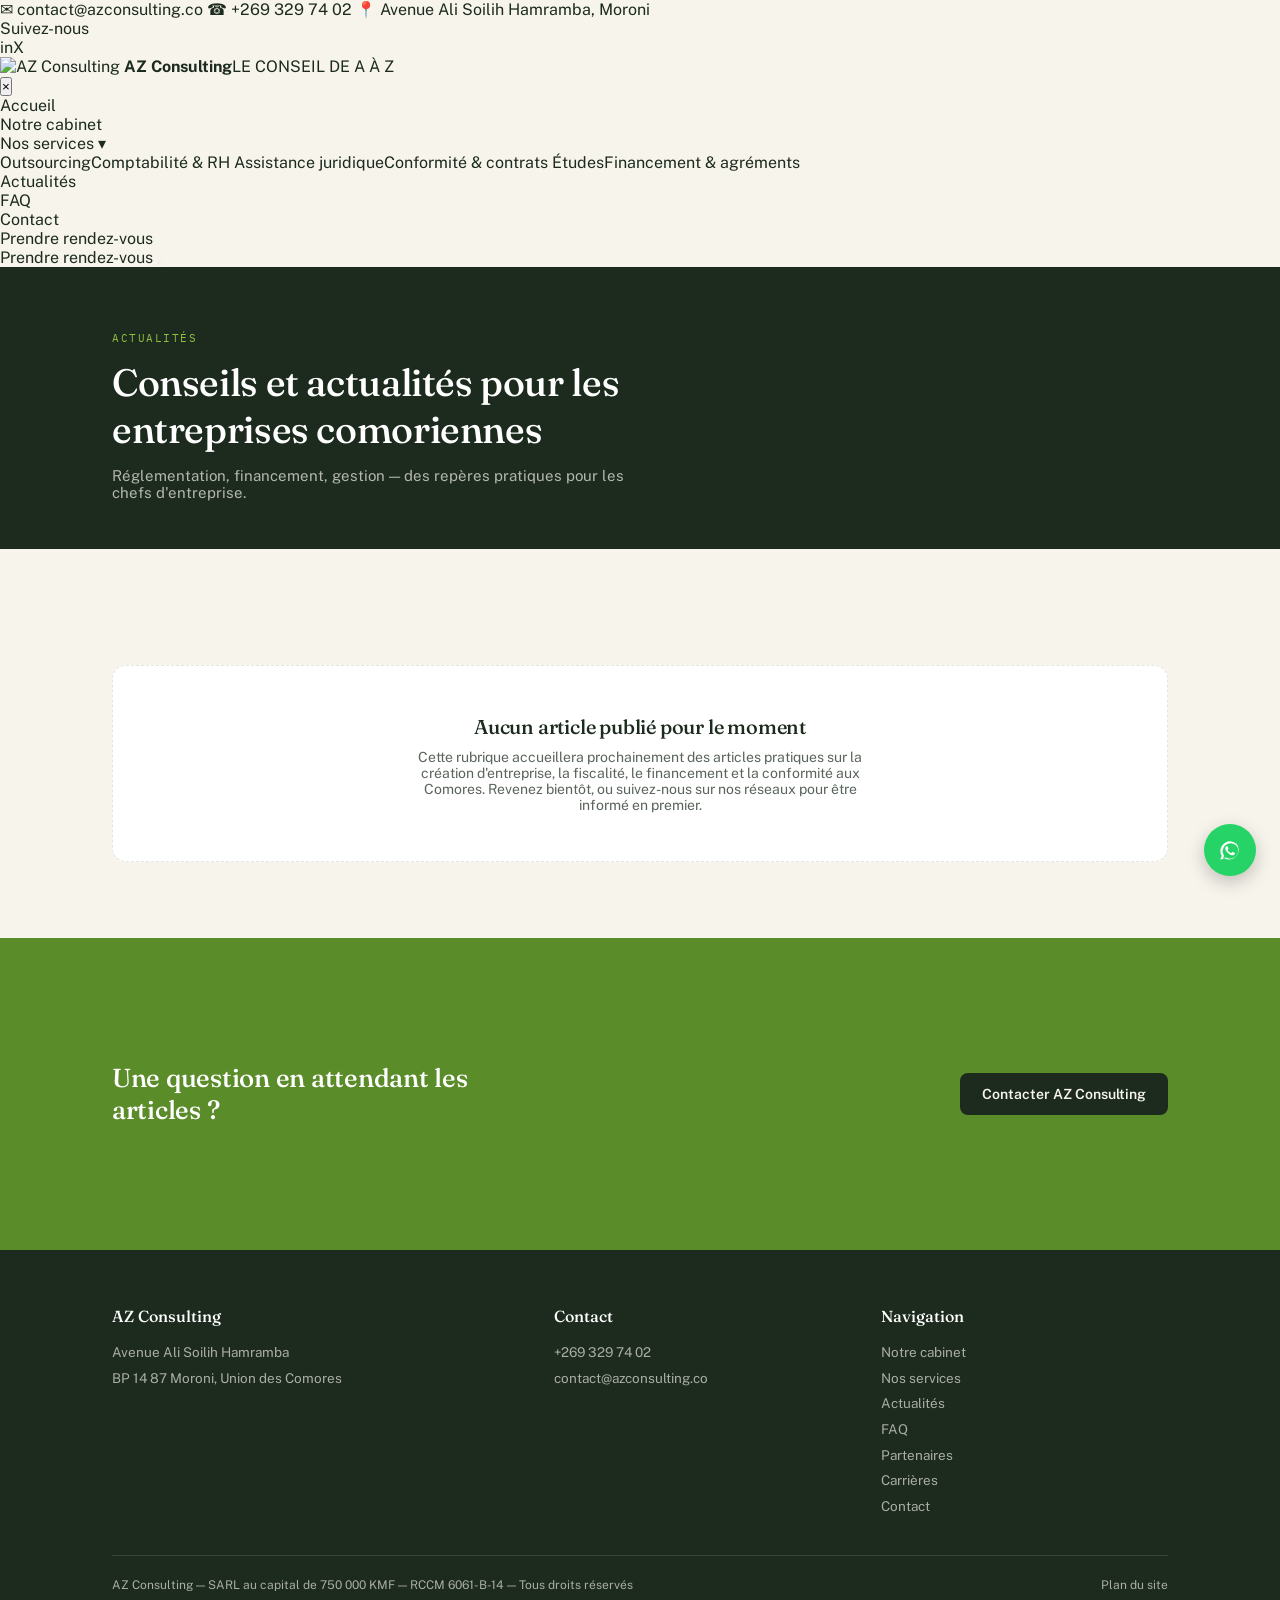
==== actualites.html @ 731f89b4 "Add files via upload" ====
<!DOCTYPE html>
<html lang="fr">
<head>
<meta charset="UTF-8">
<title>Actualités — AZ Consulting</title>
<meta name="description" content="Actualités et conseils d'AZ Consulting pour les entreprises comoriennes : réglementation, financement, gestion.">
<meta name="viewport" content="width=device-width, initial-scale=1.0">
<link rel="preconnect" href="https://fonts.googleapis.com">
<link rel="preconnect" href="https://fonts.gstatic.com" crossorigin>
<link href="https://fonts.googleapis.com/css2?family=Fraunces:opsz,wght@9..144,400;9..144,500;9..144,600&family=Public+Sans:wght@400;500;600&family=IBM+Plex+Mono:wght@500&display=swap" rel="stylesheet">
<style>
  :root{
    --ink:#1C2B1E; --ink-soft:#2A3B2C; --cream:#F7F4EC; --white:#FFFFFF;
    --green:#5B8C2A; --green-light:#8FBF3F; --green-dark:#4A7522; --slate:#59645A;
    --line: rgba(28,43,30,0.12);
  }
  *{box-sizing:border-box; margin:0; padding:0;}
  body{font-family:'Public Sans', sans-serif; background:var(--cream); color:var(--ink); -webkit-font-smoothing:antialiased;}
  h1,h2,h3{font-family:'Fraunces', serif; font-weight:500; letter-spacing:-0.01em; color:var(--ink);}
  a{color:inherit; text-decoration:none;}
  .wrap{max-width:1120px; margin:0 auto; padding:0 32px;}
  .eyebrow{font-family:'IBM Plex Mono', monospace; font-size:11px; letter-spacing:0.14em; text-transform:uppercase; color:var(--green);}

  header{position:sticky; top:0; z-index:20; background:rgba(247,244,236,0.92); backdrop-filter:blur(6px); border-bottom:1px solid var(--line);}
  .nav{display:flex; align-items:center; justify-content:space-between; padding:18px 32px;}
  .logo{display:flex; align-items:center; gap:10px;}
  .logo-mark{height:34px; width:auto; display:block; flex:none;}
  .logo-text{line-height:1.15;}
  .logo-text b{font-family:'Fraunces', serif; font-size:16px; display:block;}
  .logo-text span{font-size:10px; color:var(--slate); letter-spacing:0.04em;}
  nav ul{list-style:none; display:flex; gap:28px; font-size:13.5px; font-weight:500;}
  nav ul a{color:var(--slate); position:relative; padding:4px 0;}
  nav ul a.active{color:var(--ink);}
  nav ul a.active::after{content:""; position:absolute; left:0; right:0; bottom:-2px; height:2px; background:var(--green);}
  .nav-cta{background:var(--ink); color:var(--cream); font-size:13px; font-weight:500; padding:10px 18px; border-radius:100px;}

  .page-hero{background:var(--ink); color:var(--white); padding:64px 0 48px;}
  .page-hero .eyebrow{color:var(--green-light); margin-bottom:14px;}
  .page-hero h1{font-size:38px; color:var(--white); max-width:620px;}
  .page-hero p{color:rgba(247,244,236,0.7); font-size:15px; max-width:520px; margin-top:14px;}

  section{padding:76px 0;}
  .article-grid{display:grid; grid-template-columns:repeat(3,1fr); gap:22px;}
  .article-card{border:1px solid var(--line); border-radius:14px; overflow:hidden; background:var(--white);}
  .article-thumb{aspect-ratio:16/10; background:linear-gradient(135deg, var(--ink-soft), var(--ink)); display:flex; align-items:center; justify-content:center;}
  .article-thumb span{font-family:'IBM Plex Mono', monospace; font-size:10.5px; letter-spacing:0.08em; text-transform:uppercase; color:rgba(247,244,236,0.55); border:1px dashed rgba(247,244,236,0.35); padding:6px 12px; border-radius:100px;}
  .article-body{padding:22px 22px 24px;}
  .article-body .tag{font-family:'IBM Plex Mono', monospace; font-size:10.5px; letter-spacing:0.08em; text-transform:uppercase; color:var(--green-dark); margin-bottom:8px; display:block;}
  .article-body h3{font-size:15.5px; margin-bottom:8px;}
  .article-body p{font-size:13px; color:var(--slate); line-height:1.6;}

  .empty-state{background:var(--white); border:1px dashed var(--line); border-radius:14px; padding:48px; text-align:center; margin-top:40px;}
  .empty-state h2{font-size:20px; margin-bottom:10px;}
  .empty-state p{font-size:14px; color:var(--slate); max-width:460px; margin:0 auto;}

  .cta-band{background:var(--green); color:var(--white);}
  .cta-band .wrap{display:flex; align-items:center; justify-content:space-between; padding:48px 32px;}
  .cta-band h2{color:var(--white); font-size:26px; max-width:420px;}
  .btn-primary{background:var(--ink); color:var(--cream); font-weight:600; font-size:14px; padding:13px 22px; border-radius:8px; display:inline-block;}

  footer{background:var(--ink); color:rgba(247,244,236,0.65); padding:56px 0 26px;}
  .footer-grid{display:grid; grid-template-columns:1.4fr 1fr 1fr; gap:40px; padding-bottom:36px; border-bottom:1px solid rgba(247,244,236,0.12);}
  .footer-grid h4{font-family:'Fraunces', serif; color:var(--white); font-size:16px; margin-bottom:14px; font-weight:500;}
  .footer-grid p, .footer-grid li{font-size:13.5px; line-height:1.9;}
  .footer-grid ul{list-style:none;}
  .footer-bottom{display:flex; justify-content:space-between; padding-top:22px; font-size:12px;}

  .wa-float{position:fixed; right:24px; bottom:24px; z-index:30; background:#25D366; color:var(--white); width:52px; height:52px; border-radius:50%; display:flex; align-items:center; justify-content:center; box-shadow:0 6px 18px rgba(0,0,0,0.22);}
  .wa-float svg{width:26px; height:26px;}

  @media (max-width:860px){
    nav ul{display:none;}
    .article-grid{grid-template-columns:1fr;}
    .cta-band .wrap{flex-direction:column; gap:20px; align-items:flex-start;}
    .footer-grid{grid-template-columns:1fr; gap:28px;}
  }
</style>
<style>:root{--az-max:1120px}</style>
<meta name="theme-color" content="#16241A">
<link rel="stylesheet" href="assets/site.css">
</head>
<body>

<div class="az-topbar">
  <div class="az-wrap">
    <div class="az-tb-left">
      <a href="mailto:contact@azconsulting.co">✉ contact@azconsulting.co</a>
      <a href="tel:+2693297402">☎ +269 329 74 02</a>
      <span class="az-tb-addr">📍 Avenue Ali Soilih Hamramba, Moroni</span>
    </div>
    <div class="az-tb-right">
      <span>Suivez-nous</span>
      <div class="az-tb-social"><a href="#" aria-label="LinkedIn">in</a><a href="#" aria-label="X">X</a></div>
    </div>
  </div>
</div>

<div class="az-header" id="azHeader">
  <div class="az-nav az-wrap">
    <a class="az-logo" href="index.html" aria-label="AZ Consulting, accueil">
      <img src="assets/logo-header.png" alt="AZ Consulting">
      <span class="az-logo-text"><b>AZ Consulting</b><span>LE CONSEIL DE A À Z</span></span>
    </a>
    <div class="az-menu" id="azMenu" role="navigation" aria-label="Navigation principale">
      <button type="button" class="az-menu-close" aria-label="Fermer le menu">×</button>
      <ul>
        <li><a href="index.html">Accueil</a></li>
        <li><a href="cabinet.html">Notre cabinet</a></li>
        <li class="az-has-drop">
          <a href="services.html">Nos services ▾</a>
          <div class="az-dropdown">
            <a href="services.html#outsourcing">Outsourcing<span>Comptabilité &amp; RH</span></a>
            <a href="services.html#juridique">Assistance juridique<span>Conformité &amp; contrats</span></a>
            <a href="services.html#etudes">Études<span>Financement &amp; agréments</span></a>
          </div>
        </li>
        <li><a href="actualites.html" class="active">Actualités</a></li>
        <li><a href="faq.html">FAQ</a></li>
        <li><a href="contact.html">Contact</a></li>
      </ul>
      <a class="az-cta-mobile" href="contact.html">Prendre rendez-vous</a>
    </div>
    <a class="az-cta" href="contact.html">Prendre rendez-vous</a>
    <button type="button" class="az-burger" id="azBurger" aria-label="Ouvrir le menu" aria-expanded="false" aria-controls="azMenu"><span></span><span></span><span></span></button>
  </div>
  <div class="az-overlay" id="azOverlay"></div>
</div>


<section class="page-hero" style="padding-bottom:48px;">
  <div class="wrap">
    <div class="eyebrow">Actualités</div>
    <h1>Conseils et actualités pour les entreprises comoriennes</h1>
    <p>Réglementation, financement, gestion — des repères pratiques pour les chefs d'entreprise.</p>
  </div>
</section>

<section>
  <div class="wrap">
    <div class="empty-state">
      <h2>Aucun article publié pour le moment</h2>
      <p>Cette rubrique accueillera prochainement des articles pratiques sur la création d'entreprise, la fiscalité, le financement et la conformité aux Comores. Revenez bientôt, ou suivez-nous sur nos réseaux pour être informé en premier.</p>
    </div>

    <!-- Structure prête pour les futurs articles -->
    <!--
    <div class="article-grid" style="margin-top:40px;">
      <div class="article-card">
        <div class="article-thumb"><span>Image à venir</span></div>
        <div class="article-body"><span class="tag">Juridique</span><h3>Titre de l'article</h3><p>Court résumé de l'article, 1 à 2 phrases.</p></div>
      </div>
    </div>
    -->
  </div>
</section>

<section class="cta-band">
  <div class="wrap">
    <h2>Une question en attendant les articles ?</h2>
    <a href="contact.html" class="btn-primary">Contacter AZ Consulting</a>
  </div>
</section>

<a href="https://wa.me/2693297402" class="wa-float" aria-label="Contacter sur WhatsApp" target="_blank" rel="noopener">
  <svg viewBox="0 0 24 24" fill="currentColor"><path d="M17.6 6.32A8.86 8.86 0 0 0 12.05 4a8.94 8.94 0 0 0-7.73 13.4L3 21l3.7-1.29a8.9 8.9 0 0 0 4.35 1.13h0a8.94 8.94 0 0 0 6.32-15.24Zm-5.55 13.7h0a7.4 7.4 0 0 1-3.78-1.04l-.27-.16-2.24.78.75-2.2-.18-.28a7.42 7.42 0 0 1 11.5-9.22 7.4 7.4 0 0 1-5.78 12.12Zm4.06-5.56c-.22-.11-1.3-.64-1.5-.72s-.35-.11-.5.11-.57.72-.7.87-.26.17-.48.06a6.1 6.1 0 0 1-1.8-1.11 6.7 6.7 0 0 1-1.24-1.55c-.13-.22 0-.34.1-.45.1-.1.22-.26.33-.39a1.5 1.5 0 0 0 .22-.37.4.4 0 0 0 0-.39c-.06-.11-.5-1.2-.68-1.65s-.36-.37-.5-.38h-.43a.82.82 0 0 0-.6.28 2.5 2.5 0 0 0-.78 1.86 4.36 4.36 0 0 0 .92 2.3 9.9 9.9 0 0 0 3.8 3.36c.53.23.95.37 1.27.47a3.05 3.05 0 0 0 1.4.09 2.3 2.3 0 0 0 1.5-1.06 1.9 1.9 0 0 0 .13-1.06c-.06-.1-.2-.15-.42-.27Z"/></svg>
</a>

<footer>
  <div class="wrap">
    <div class="footer-grid">
      <div>
        <h4>AZ Consulting</h4>
        <p>Avenue Ali Soilih Hamramba<br>BP 14 87 Moroni, Union des Comores</p>
      </div>
      <div>
        <h4>Contact</h4>
        <ul><li>+269 329 74 02</li><li>contact@azconsulting.co</li></ul>
      </div>
      <div>
        <h4>Navigation</h4>
        <ul><li><a href="cabinet.html">Notre cabinet</a></li><li><a href="services.html">Nos services</a></li><li><a href="actualites.html">Actualités</a></li><li><a href="faq.html">FAQ</a></li><li><a href="partenaires.html">Partenaires</a></li><li><a href="carrieres.html">Carrières</a></li><li><a href="contact.html">Contact</a></li></ul>
      </div>
    </div>
    <div class="footer-bottom">
      <span>AZ Consulting — SARL au capital de 750 000 KMF — RCCM 6061-B-14 — Tous droits réservés</span>
      <span><a href="plan-du-site.html">Plan du site</a></span>
    </div>
  </div>
</footer>

<script src="assets/site.js" defer></script>
</body>
</html>
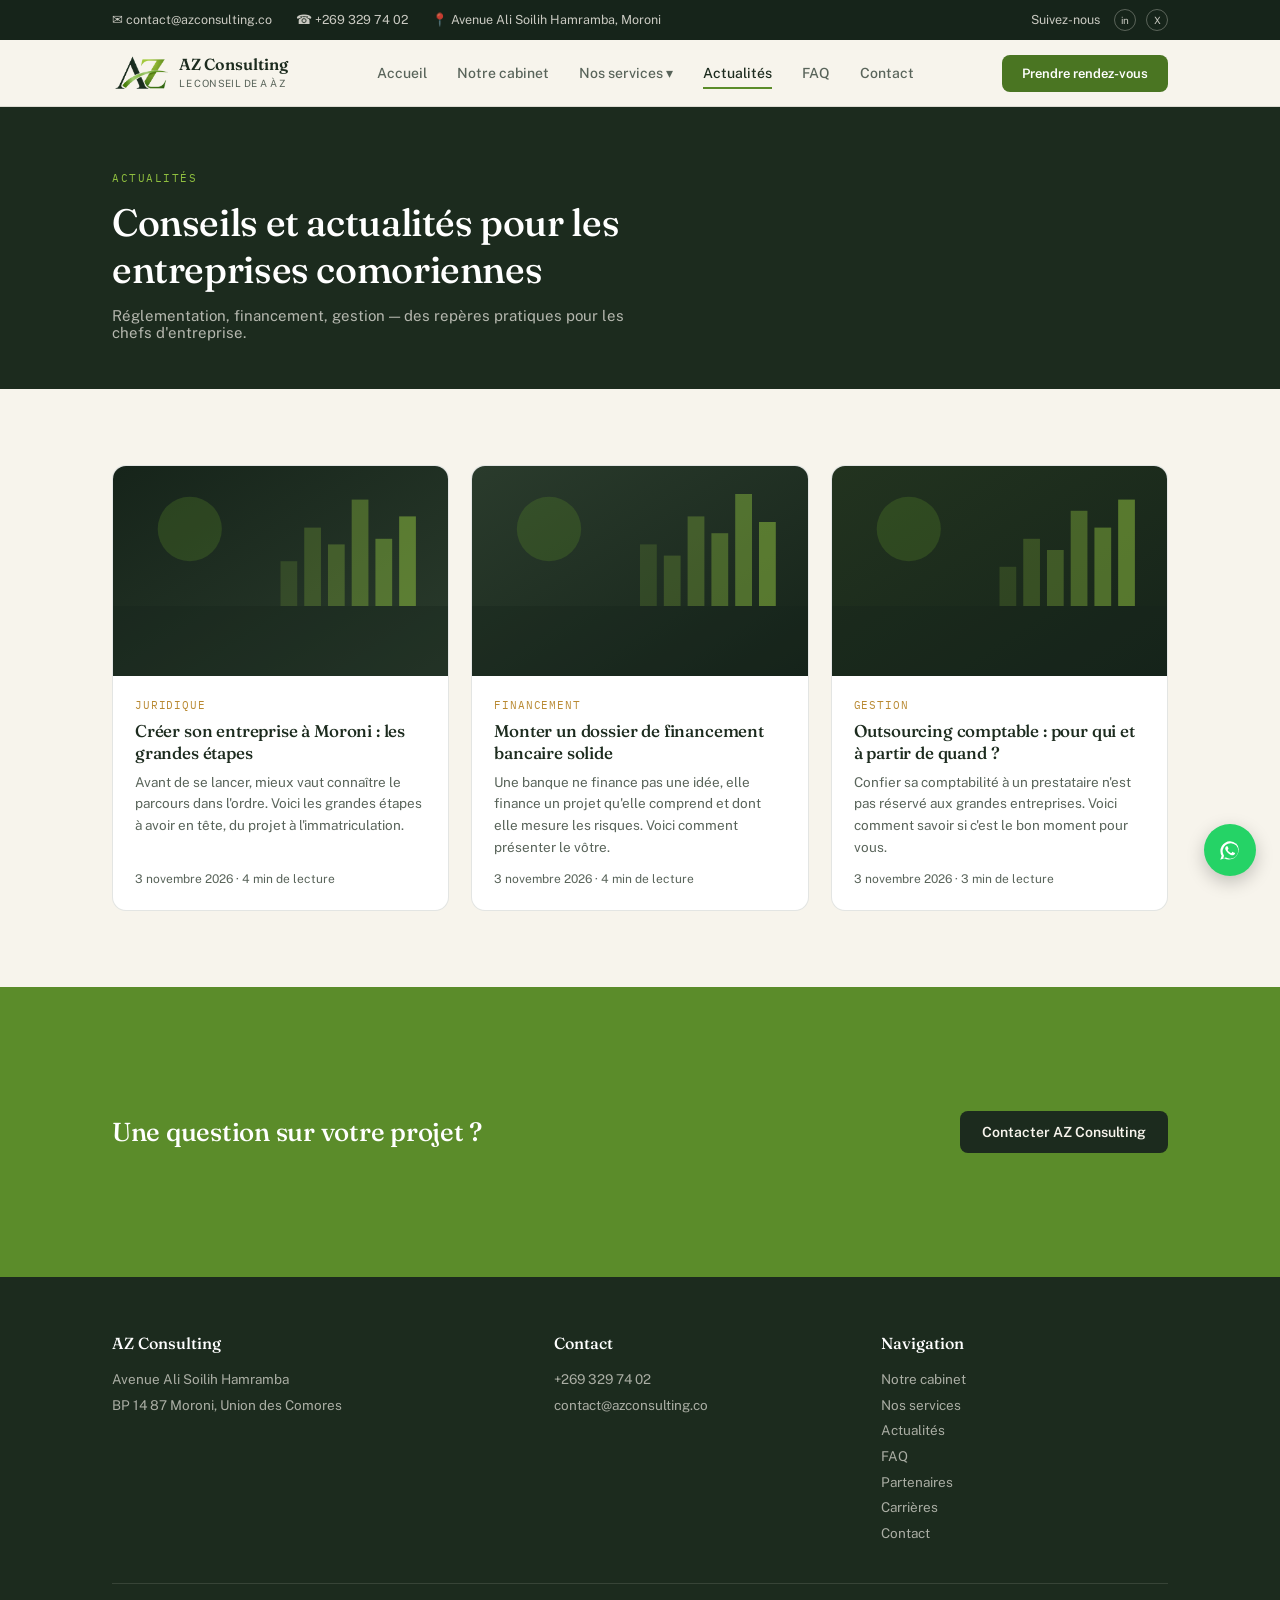
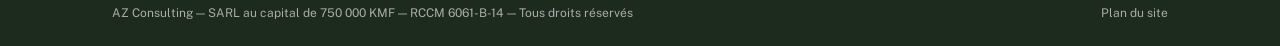
==== commit 83fea2c9: "Add files via upload" ====
--- a/actualites.html
+++ b/actualites.html
@@ -78,6 +78,28 @@
 <style>:root{--az-max:1120px}</style>
 <meta name="theme-color" content="#16241A">
 <link rel="stylesheet" href="assets/site.css">
+<style>
+.az-posts{display:grid;grid-template-columns:repeat(3,1fr);gap:22px;}
+.az-post-card{display:flex;flex-direction:column;border:1px solid rgba(28,43,30,.12);border-radius:14px;overflow:hidden;background:#fff;transition:transform .15s,box-shadow .15s;}
+.az-post-card:hover{transform:translateY(-3px);box-shadow:0 10px 28px rgba(28,43,30,.10);}
+.az-post-card img{display:block;width:100%;aspect-ratio:16/10;object-fit:cover;}
+.az-post-body{padding:22px 22px 24px;display:flex;flex-direction:column;flex:1;}
+.az-post-body .tag{font-family:'IBM Plex Mono',monospace;font-size:10.5px;letter-spacing:.08em;text-transform:uppercase;color:#B98A33;margin-bottom:8px;}
+.az-post-body h3{font-size:17px;line-height:1.3;margin-bottom:8px;}
+.az-post-body p{font-size:13.5px;color:#59645A;line-height:1.6;margin-bottom:14px;}
+.az-post-meta{margin-top:auto;font-size:12px;color:#59645A;}
+.az-article{max-width:740px;margin:0 auto;padding:0 32px;}
+.az-article h2{font-size:23px;margin:34px 0 10px;}
+.az-article p{font-size:16px;line-height:1.75;color:#2A3B2C;}
+.az-article .az-cover{display:block;width:100%;border-radius:14px;margin:-8px 0 8px;aspect-ratio:16/8;object-fit:cover;}
+.az-note{margin-top:34px;padding:16px 18px;border-left:3px solid #5B8C2A;background:#fff;border-radius:0 10px 10px 0;font-size:14px;color:#59645A;line-height:1.6;}
+.az-back{display:inline-block;margin:0 0 26px;font-size:13.5px;font-weight:600;color:#4A7522;}
+@media(max-width:900px){.az-posts{grid-template-columns:1fr 1fr;}}
+@media(max-width:620px){.az-posts{grid-template-columns:1fr;}.az-article{padding:0 20px;}.az-article h2{font-size:21px;}}
+</style>
+<link rel="icon" href="favicon.ico" sizes="any">
+<link rel="icon" type="image/png" sizes="32x32" href="assets/favicon-32.png">
+<link rel="apple-touch-icon" href="assets/apple-touch-icon.png">
 </head>
 <body>
 
@@ -137,12 +159,7 @@
 
 <section>
   <div class="wrap">
-    <div class="empty-state">
-      <h2>Aucun article publié pour le moment</h2>
-      <p>Cette rubrique accueillera prochainement des articles pratiques sur la création d'entreprise, la fiscalité, le financement et la conformité aux Comores. Revenez bientôt, ou suivez-nous sur nos réseaux pour être informé en premier.</p>
-    </div>
-
-    <!-- Structure prête pour les futurs articles -->
+    <div class="az-posts"><a class="az-post-card" href="creer-son-entreprise-a-moroni.html"><img src="assets/actus/creer-son-entreprise-a-moroni.svg" alt="" loading="lazy"><div class="az-post-body"><span class="tag">Juridique</span><h3>Créer son entreprise à Moroni : les grandes étapes</h3><p>Avant de se lancer, mieux vaut connaître le parcours dans l'ordre. Voici les grandes étapes à avoir en tête, du projet à l'immatriculation.</p><span class="az-post-meta">3 novembre 2026 · 4 min de lecture</span></div></a><a class="az-post-card" href="dossier-de-financement-bancaire.html"><img src="assets/actus/dossier-de-financement-bancaire.svg" alt="" loading="lazy"><div class="az-post-body"><span class="tag">Financement</span><h3>Monter un dossier de financement bancaire solide</h3><p>Une banque ne finance pas une idée, elle finance un projet qu'elle comprend et dont elle mesure les risques. Voici comment présenter le vôtre.</p><span class="az-post-meta">3 novembre 2026 · 4 min de lecture</span></div></a><a class="az-post-card" href="outsourcing-comptable-pour-qui.html"><img src="assets/actus/outsourcing-comptable-pour-qui.svg" alt="" loading="lazy"><div class="az-post-body"><span class="tag">Gestion</span><h3>Outsourcing comptable : pour qui et à partir de quand ?</h3><p>Confier sa comptabilité à un prestataire n'est pas réservé aux grandes entreprises. Voici comment savoir si c'est le bon moment pour vous.</p><span class="az-post-meta">3 novembre 2026 · 3 min de lecture</span></div></a></div>
     <!--
     <div class="article-grid" style="margin-top:40px;">
       <div class="article-card">
@@ -156,7 +173,7 @@
 
 <section class="cta-band">
   <div class="wrap">
-    <h2>Une question en attendant les articles ?</h2>
+    <h2>Une question sur votre projet ?</h2>
     <a href="contact.html" class="btn-primary">Contacter AZ Consulting</a>
   </div>
 </section>
--- a/assets/site.css
+++ b/assets/site.css
@@ -0,0 +1,112 @@
+/* =====================================================================
+   AZ Consulting — styles partagés : barre du haut, en-tête, menu mobile,
+   ajustements responsive communs à toutes les pages.
+   ===================================================================== */
+html{-webkit-text-size-adjust:100%; scroll-behavior:smooth;}
+html.az-lock{overflow:hidden;}
+img,svg,iframe,video{max-width:100%;}
+body{overflow-x:hidden;}
+
+.az-wrap{max-width:var(--az-max,1180px); margin:0 auto; padding:0 32px;}
+
+/* ---------- Barre du haut ---------- */
+.az-topbar{background:#16241A; color:rgba(247,244,236,0.8); font-size:12.5px; line-height:1.4;}
+.az-topbar .az-wrap{display:flex; justify-content:space-between; align-items:center; gap:8px 24px; padding-top:9px; padding-bottom:9px; flex-wrap:wrap;}
+.az-topbar a{color:inherit; text-decoration:none;}
+.az-topbar a:hover{color:#8FBF3F;}
+.az-tb-left{display:flex; gap:6px 24px; flex-wrap:wrap; align-items:center;}
+.az-tb-left span, .az-tb-left a{display:inline-flex; align-items:center; gap:7px;}
+.az-tb-right{display:flex; align-items:center; gap:14px;}
+.az-tb-social{display:flex; gap:10px;}
+.az-tb-social a{width:22px; height:22px; border:1px solid rgba(247,244,236,0.3); border-radius:50%; display:flex; align-items:center; justify-content:center; font-size:10px;}
+
+/* ---------- En-tête ---------- */
+.az-header{position:sticky; top:0; z-index:100; background:#F7F4EC; border-bottom:1px solid rgba(28,43,30,0.12);}
+.az-nav{display:flex; align-items:center; justify-content:space-between; gap:20px; padding-top:14px; padding-bottom:14px;}
+.az-logo{display:flex; align-items:center; gap:10px; text-decoration:none; color:#1C2B1E; flex:none; min-width:0;}
+.az-logo img{height:38px; width:auto; display:block; flex:none;}
+.az-logo-text{line-height:1.15; min-width:0;}
+.az-logo-text b{font-family:'Fraunces', serif; font-size:16px; font-weight:600; display:block; white-space:nowrap;}
+.az-logo-text span{font-size:10px; color:#59645A; letter-spacing:0.04em; white-space:nowrap;}
+
+.az-menu{display:flex; align-items:center; gap:0;}
+.az-menu ul{list-style:none; display:flex; gap:30px; font-size:14px; font-weight:500; align-items:center; margin:0; padding:0;}
+.az-menu a{color:#59645A; text-decoration:none; position:relative; padding:6px 0; display:inline-block;}
+.az-menu a:hover{color:#1C2B1E;}
+.az-menu a.active{color:#1C2B1E;}
+.az-menu a.active::after{content:""; position:absolute; left:0; right:0; bottom:-2px; height:2px; background:#5B8C2A;}
+.az-has-drop{position:relative;}
+.az-dropdown{position:absolute; top:calc(100% + 14px); left:50%; transform:translateX(-50%); background:#fff; border:1px solid rgba(28,43,30,0.12); border-radius:12px; padding:10px; min-width:240px; box-shadow:0 16px 32px rgba(20,30,20,0.12); opacity:0; visibility:hidden; transition:opacity .15s ease, top .15s ease;}
+.az-has-drop:hover .az-dropdown, .az-has-drop:focus-within .az-dropdown{opacity:1; visibility:visible; top:calc(100% + 8px);}
+.az-dropdown a{display:block; padding:10px 12px; border-radius:8px; font-size:13.5px; color:#1C2B1E;}
+.az-dropdown a:hover{background:#F1EEE3;}
+.az-dropdown a span{display:block; font-size:11.5px; color:#59645A; font-weight:400; margin-top:2px;}
+.az-cta, .az-cta-mobile{background:#4A7522; color:#fff; font-size:13px; font-weight:600; padding:11px 20px; border-radius:8px; text-decoration:none; white-space:nowrap; display:inline-block;}
+.az-cta:hover, .az-menu .az-cta-mobile:hover{background:#3E6219; color:#fff;}
+.az-menu .az-cta-mobile, .az-menu-close, .az-overlay, .az-burger{display:none;}
+
+/* ---------- Écrans moyens et petits : menu hamburger ---------- */
+@media (max-width:960px){
+  .az-nav{padding-top:10px; padding-bottom:10px;}
+  .az-cta{display:none;}
+  .az-burger{display:flex; flex-direction:column; justify-content:center; align-items:center; gap:5px; width:44px; height:44px; border:1px solid rgba(28,43,30,0.18); background:#fff; border-radius:10px; cursor:pointer; padding:0; flex:none;}
+  .az-burger span{display:block; width:20px; height:2px; background:#1C2B1E; border-radius:2px; transition:transform .2s ease, opacity .2s ease;}
+  .az-burger[aria-expanded="true"] span:nth-child(1){transform:translateY(7px) rotate(45deg);}
+  .az-burger[aria-expanded="true"] span:nth-child(2){opacity:0;}
+  .az-burger[aria-expanded="true"] span:nth-child(3){transform:translateY(-7px) rotate(-45deg);}
+
+  .az-menu{position:fixed; top:0; right:0; bottom:0; width:min(330px,88vw); background:#fff; flex-direction:column; align-items:stretch; gap:0; padding:76px 22px 28px; overflow-y:auto; z-index:120; box-shadow:-14px 0 36px rgba(0,0,0,0.2); transform:translateX(105%); visibility:hidden; transition:transform .28s ease, visibility 0s linear .28s;}
+  .az-menu.is-open{transform:none; visibility:visible; transition:transform .28s ease, visibility 0s;}
+  .az-menu ul{flex-direction:column; align-items:stretch; gap:0; font-size:16px;}
+  .az-menu li{border-bottom:1px solid rgba(28,43,30,0.08);}
+  .az-menu a{display:block; padding:14px 4px; color:#1C2B1E;}
+  .az-menu a.active{color:#4A7522; font-weight:600;}
+  .az-menu a.active::after{display:none;}
+  .az-has-drop .az-dropdown{position:static; transform:none; opacity:1; visibility:visible; box-shadow:none; border:0; background:transparent; padding:0 0 10px 14px; min-width:0;}
+  .az-dropdown a{padding:10px 4px; font-size:14.5px; color:#59645A; border-radius:0;}
+  .az-dropdown a:hover{background:transparent; color:#1C2B1E;}
+  .az-menu .az-cta-mobile{display:block; text-align:center; margin-top:22px; padding:14px 20px; font-size:15px; color:#fff;}
+  .az-menu-close{display:flex; align-items:center; justify-content:center; position:absolute; top:16px; right:16px; width:44px; height:44px; border:1px solid rgba(28,43,30,0.18); background:#fff; border-radius:10px; font-size:26px; line-height:1; color:#1C2B1E; cursor:pointer;}
+  .az-overlay{display:block; position:fixed; inset:0; background:rgba(16,28,18,0.55); opacity:0; pointer-events:none; transition:opacity .25s ease; z-index:110;}
+  .az-overlay.is-open{opacity:1; pointer-events:auto;}
+}
+
+/* ---------- Barre du haut sur petits écrans : visible, compacte ---------- */
+@media (max-width:760px){
+  .az-tb-left .az-tb-addr, .az-tb-right{display:none;}
+  .az-topbar .az-wrap{justify-content:center;}
+  .az-tb-left{justify-content:center; gap:4px 18px;}
+}
+
+/* ---------- Ajustements responsive communs ---------- */
+@media (max-width:860px){
+  section{padding-top:60px; padding-bottom:60px;}
+  .hero-actions{flex-wrap:wrap;}
+  .cta-band-actions{flex-wrap:wrap;}
+}
+@media (max-width:600px){
+  .az-wrap, .wrap{padding-left:20px !important; padding-right:20px !important;}
+  .az-logo img{height:34px;}
+  .az-logo-text b{font-size:15px;}
+  .az-logo-text span{font-size:9px;}
+  section{padding-top:48px; padding-bottom:48px;}
+  .hero h1{font-size:30px !important; line-height:1.15;}
+  .hero .wrap{padding-top:56px !important; padding-bottom:48px !important;}
+  .hero p{font-size:15px !important;}
+  .page-hero{padding-top:44px !important; padding-bottom:36px !important;}
+  .page-hero h1{font-size:28px !important;}
+  .section-head h2{font-size:26px !important;}
+  .cta-band .wrap, .cta-band-copy{padding-top:36px; padding-bottom:36px;}
+  .cta-band h2, .cta-band-copy h2{font-size:22px !important;}
+  .cta-band .wrap > a, .cta-band-actions a, .hero-actions a{text-align:center; justify-content:center;}
+  .hero-actions{flex-direction:column; align-items:stretch;}
+  .cta-band-actions{flex-direction:column; align-items:stretch; width:100%;}
+  .features .wrap{grid-template-columns:1fr !important;}
+  .footer-grid, .footer-grid2{grid-template-columns:1fr !important; gap:26px !important;}
+  .footer-bottom{flex-direction:column; gap:8px;}
+  .wa-float{right:16px !important; bottom:16px !important; width:48px !important; height:48px !important;}
+  input, select, textarea{font-size:16px !important;}
+}
+@media (max-width:360px){
+  .az-logo-text span{display:none;}
+}
